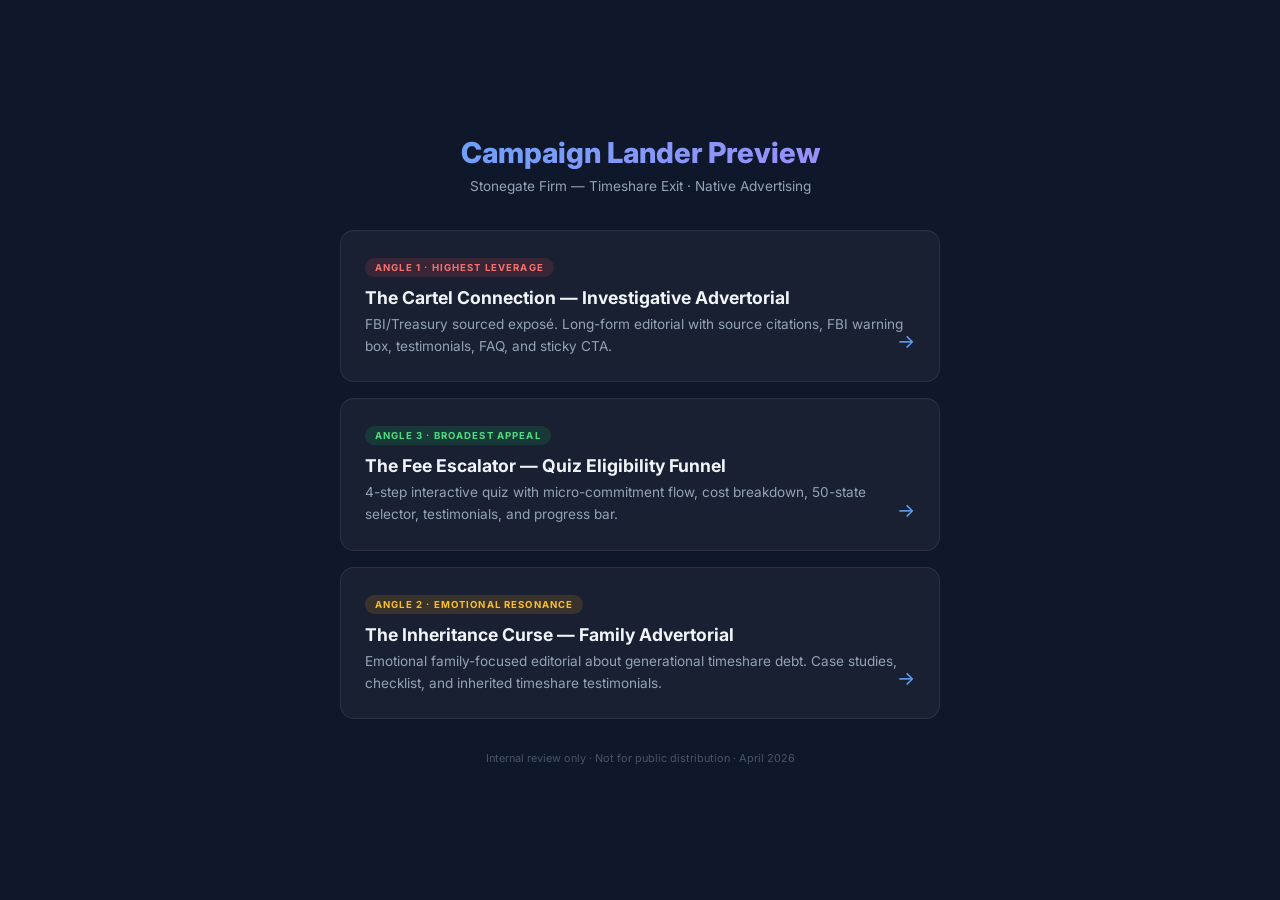
==== index.html @ 5504ce40 "Deploy 3 timeshare exit landers" ====
<!DOCTYPE html>
<html lang="en">
<head>
<meta charset="UTF-8">
<meta name="viewport" content="width=device-width, initial-scale=1.0">
<title>Stonegate Timeshare Exit — Campaign Landers</title>
<link href="https://fonts.googleapis.com/css2?family=Inter:wght@400;500;600;700;800&display=swap" rel="stylesheet">
<style>
*{margin:0;padding:0;box-sizing:border-box}
body{font-family:'Inter',sans-serif;background:#0f172a;color:#e2e8f0;min-height:100vh;display:flex;align-items:center;justify-content:center;padding:40px 20px}
.container{max-width:600px;width:100%}
h1{font-size:1.8rem;font-weight:800;margin-bottom:8px;background:linear-gradient(135deg,#60a5fa,#a78bfa);-webkit-background-clip:text;-webkit-text-fill-color:transparent;text-align:center}
.sub{text-align:center;color:#94a3b8;font-size:0.85rem;margin-bottom:36px}
.card{display:block;background:rgba(255,255,255,0.04);border:1px solid rgba(255,255,255,0.08);border-radius:14px;padding:24px;margin-bottom:16px;text-decoration:none;color:inherit;transition:all .3s}
.card:hover{background:rgba(255,255,255,0.08);border-color:rgba(255,255,255,0.15);transform:translateY(-2px);box-shadow:0 8px 32px rgba(0,0,0,0.3)}
.card-tag{font-size:.6rem;font-weight:700;text-transform:uppercase;letter-spacing:.12em;padding:4px 10px;border-radius:12px;display:inline-block;margin-bottom:10px}
.tag-red{background:rgba(239,68,68,.15);color:#f87171}
.tag-green{background:rgba(34,197,94,.15);color:#4ade80}
.tag-amber{background:rgba(245,158,11,.15);color:#fbbf24}
.card h2{font-size:1.1rem;font-weight:700;margin-bottom:6px;color:#f1f5f9}
.card p{font-size:.85rem;color:#94a3b8;line-height:1.6}
.card .arrow{float:right;font-size:1.2rem;color:#60a5fa;margin-top:-28px;transition:transform .2s}
.card:hover .arrow{transform:translateX(4px)}
.footer{text-align:center;margin-top:32px;font-size:.68rem;color:#475569}
</style>
</head>
<body>
<div class="container">
  <h1>Campaign Lander Preview</h1>
  <p class="sub">Stonegate Firm — Timeshare Exit · Native Advertising</p>

  <a href="lander-a-investigative.html" class="card">
    <span class="card-tag tag-red">Angle 1 · Highest Leverage</span>
    <h2>The Cartel Connection — Investigative Advertorial</h2>
    <p>FBI/Treasury sourced exposé. Long-form editorial with source citations, FBI warning box, testimonials, FAQ, and sticky CTA.</p>
    <div class="arrow">→</div>
  </a>

  <a href="lander-b-quiz.html" class="card">
    <span class="card-tag tag-green">Angle 3 · Broadest Appeal</span>
    <h2>The Fee Escalator — Quiz Eligibility Funnel</h2>
    <p>4-step interactive quiz with micro-commitment flow, cost breakdown, 50-state selector, testimonials, and progress bar.</p>
    <div class="arrow">→</div>
  </a>

  <a href="lander-c-inheritance.html" class="card">
    <span class="card-tag tag-amber">Angle 2 · Emotional Resonance</span>
    <h2>The Inheritance Curse — Family Advertorial</h2>
    <p>Emotional family-focused editorial about generational timeshare debt. Case studies, checklist, and inherited timeshare testimonials.</p>
    <div class="arrow">→</div>
  </a>

  <div class="footer">Internal review only · Not for public distribution · April 2026</div>
</div>
</body>
</html>
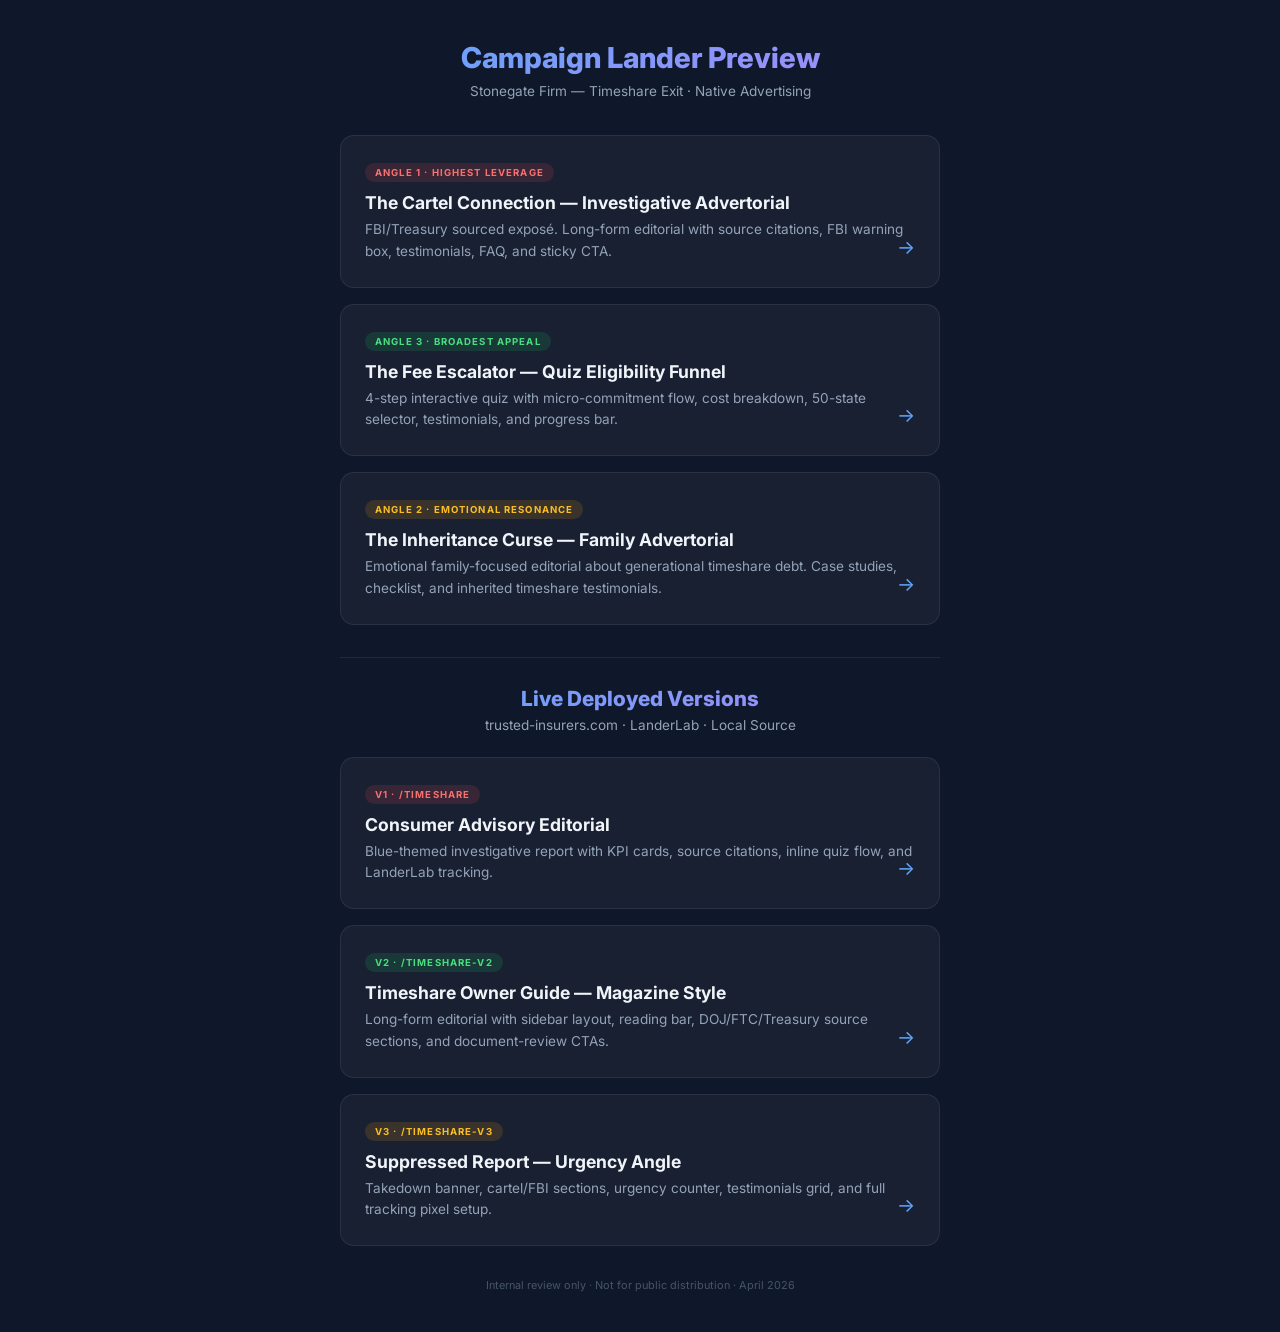
==== commit 12a52bbf: "Add live deployed versions with local links" ====
--- a/index.html
+++ b/index.html
@@ -50,6 +50,32 @@
     <div class="arrow">→</div>
   </a>
 
+  <div style="border-top:1px solid rgba(255,255,255,0.08);margin:32px 0 24px;padding-top:28px">
+    <h1 style="font-size:1.3rem;margin-bottom:6px">Live Deployed Versions</h1>
+    <p class="sub" style="margin-bottom:24px">trusted-insurers.com · LanderLab · Local Source</p>
+  </div>
+
+  <a href="live-v1-timeshare.html" class="card">
+    <span class="card-tag tag-red">V1 · /timeshare</span>
+    <h2>Consumer Advisory Editorial</h2>
+    <p>Blue-themed investigative report with KPI cards, source citations, inline quiz flow, and LanderLab tracking.</p>
+    <div class="arrow">→</div>
+  </a>
+
+  <a href="live-v2-timeshare.html" class="card">
+    <span class="card-tag tag-green">V2 · /timeshare-v2</span>
+    <h2>Timeshare Owner Guide — Magazine Style</h2>
+    <p>Long-form editorial with sidebar layout, reading bar, DOJ/FTC/Treasury source sections, and document-review CTAs.</p>
+    <div class="arrow">→</div>
+  </a>
+
+  <a href="live-v3-timeshare.html" class="card">
+    <span class="card-tag tag-amber">V3 · /timeshare-v3</span>
+    <h2>Suppressed Report — Urgency Angle</h2>
+    <p>Takedown banner, cartel/FBI sections, urgency counter, testimonials grid, and full tracking pixel setup.</p>
+    <div class="arrow">→</div>
+  </a>
+
   <div class="footer">Internal review only · Not for public distribution · April 2026</div>
 </div>
 </body>
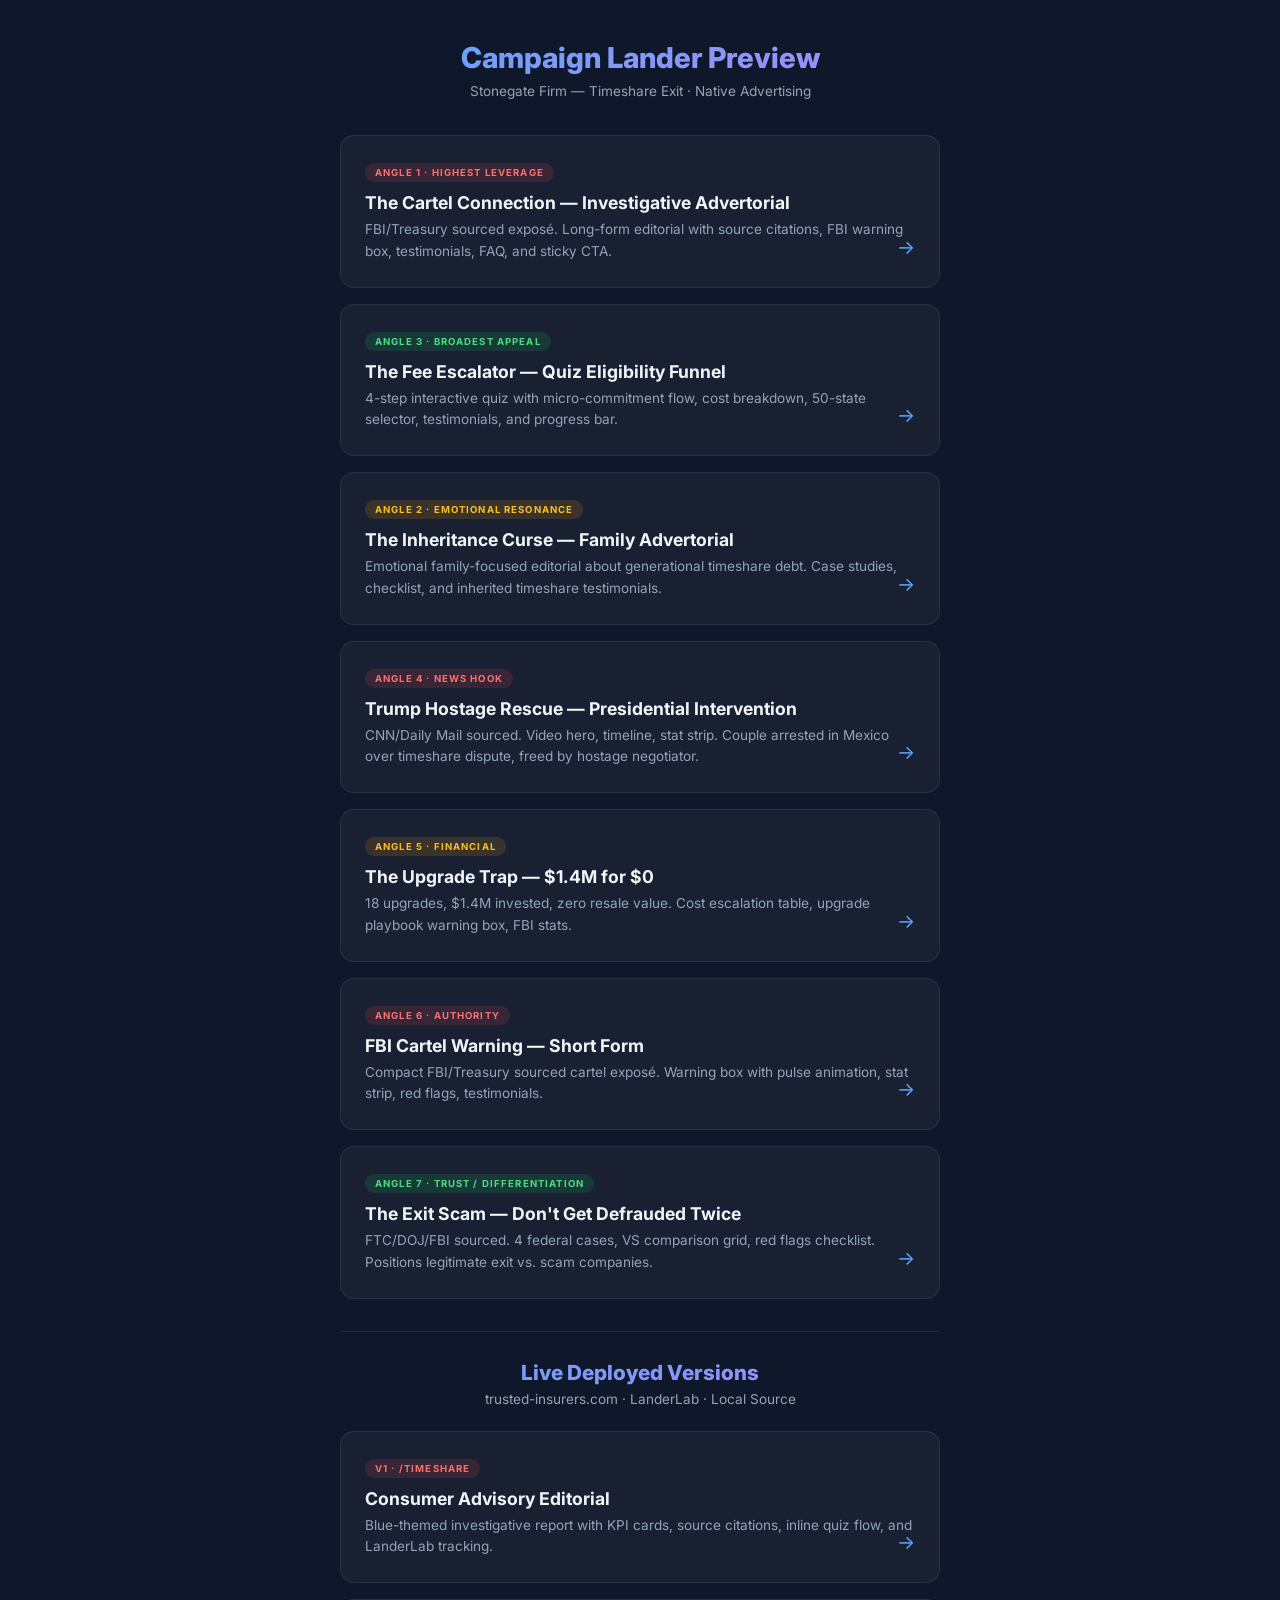
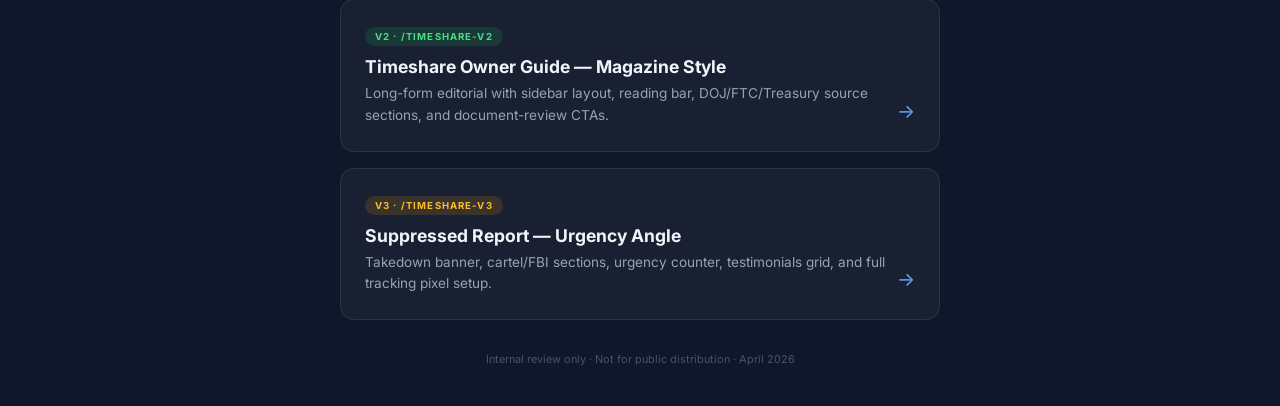
==== commit fb81fcac: "Add hybrid lander with cropped video and all assets" ====
--- a/index.html
+++ b/index.html
@@ -50,6 +50,34 @@
     <div class="arrow">→</div>
   </a>
 
+  <a href="../lander-trump.html" class="card">
+    <span class="card-tag tag-red">Angle 4 · News Hook</span>
+    <h2>Trump Hostage Rescue — Presidential Intervention</h2>
+    <p>CNN/Daily Mail sourced. Video hero, timeline, stat strip. Couple arrested in Mexico over timeshare dispute, freed by hostage negotiator.</p>
+    <div class="arrow">→</div>
+  </a>
+
+  <a href="../lander-upgrade-trap.html" class="card">
+    <span class="card-tag tag-amber">Angle 5 · Financial</span>
+    <h2>The Upgrade Trap — $1.4M for $0</h2>
+    <p>18 upgrades, $1.4M invested, zero resale value. Cost escalation table, upgrade playbook warning box, FBI stats.</p>
+    <div class="arrow">→</div>
+  </a>
+
+  <a href="../lander-fbi-short.html" class="card">
+    <span class="card-tag tag-red">Angle 6 · Authority</span>
+    <h2>FBI Cartel Warning — Short Form</h2>
+    <p>Compact FBI/Treasury sourced cartel exposé. Warning box with pulse animation, stat strip, red flags, testimonials.</p>
+    <div class="arrow">→</div>
+  </a>
+
+  <a href="../lander-exit-scam.html" class="card">
+    <span class="card-tag tag-green">Angle 7 · Trust / Differentiation</span>
+    <h2>The Exit Scam — Don't Get Defrauded Twice</h2>
+    <p>FTC/DOJ/FBI sourced. 4 federal cases, VS comparison grid, red flags checklist. Positions legitimate exit vs. scam companies.</p>
+    <div class="arrow">→</div>
+  </a>
+
   <div style="border-top:1px solid rgba(255,255,255,0.08);margin:32px 0 24px;padding-top:28px">
     <h1 style="font-size:1.3rem;margin-bottom:6px">Live Deployed Versions</h1>
     <p class="sub" style="margin-bottom:24px">trusted-insurers.com · LanderLab · Local Source</p>
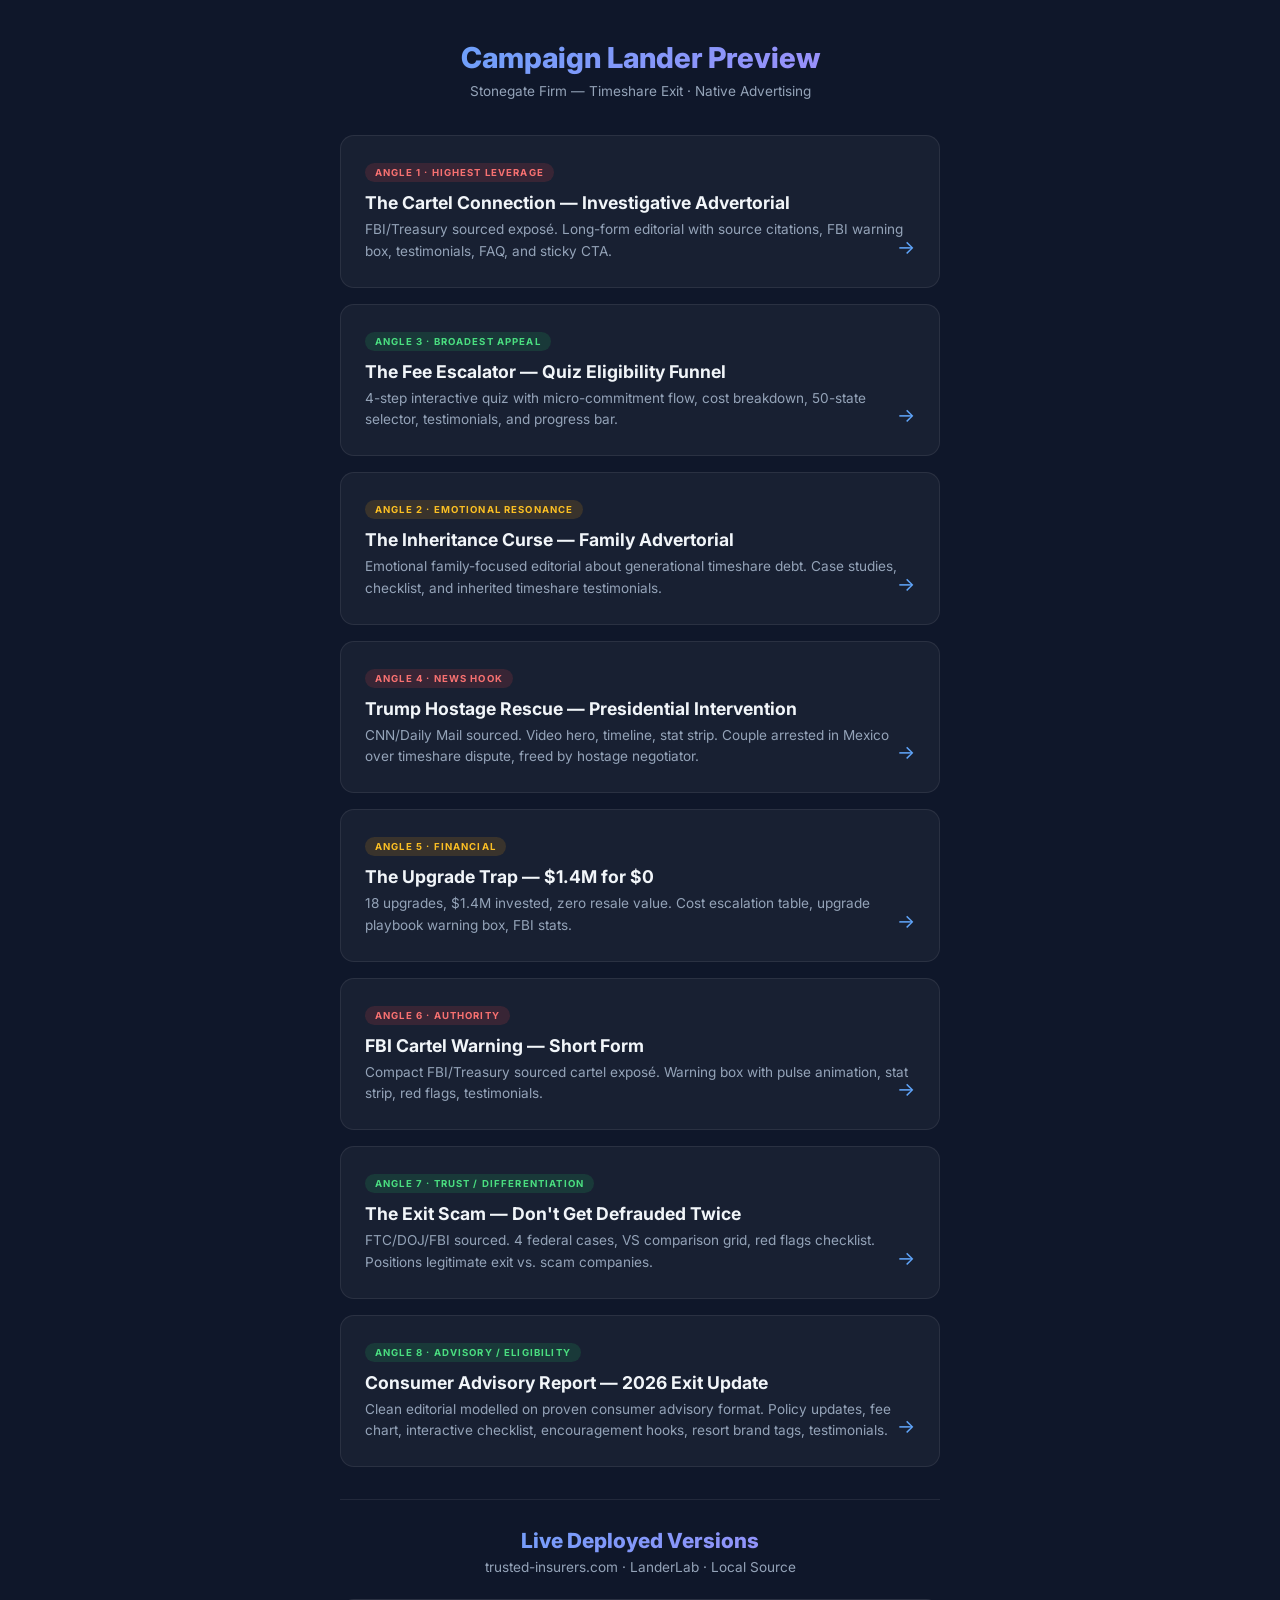
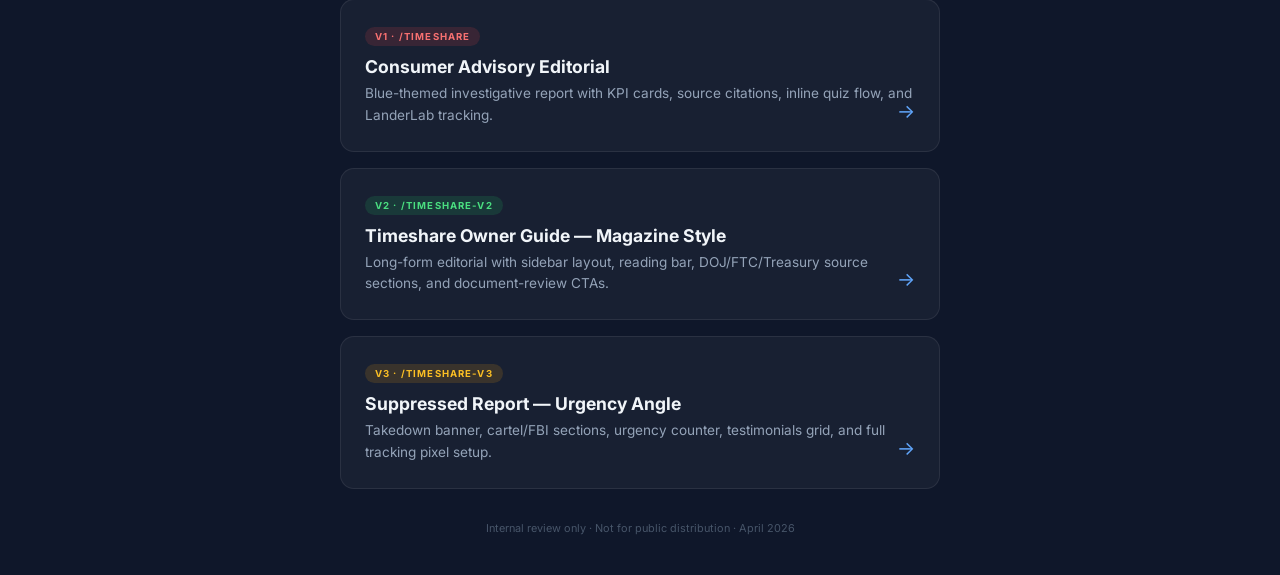
==== commit 6c3c7940: "Deploy Consumer Advisory Trusted Insurers landing page" ====
--- a/index.html
+++ b/index.html
@@ -78,6 +78,13 @@
     <div class="arrow">→</div>
   </a>
 
+  <a href="../lander-consumer-advisory.html" class="card">
+    <span class="card-tag tag-green">Angle 8 · Advisory / Eligibility</span>
+    <h2>Consumer Advisory Report — 2026 Exit Update</h2>
+    <p>Clean editorial modelled on proven consumer advisory format. Policy updates, fee chart, interactive checklist, encouragement hooks, resort brand tags, testimonials.</p>
+    <div class="arrow">→</div>
+  </a>
+
   <div style="border-top:1px solid rgba(255,255,255,0.08);margin:32px 0 24px;padding-top:28px">
     <h1 style="font-size:1.3rem;margin-bottom:6px">Live Deployed Versions</h1>
     <p class="sub" style="margin-bottom:24px">trusted-insurers.com · LanderLab · Local Source</p>
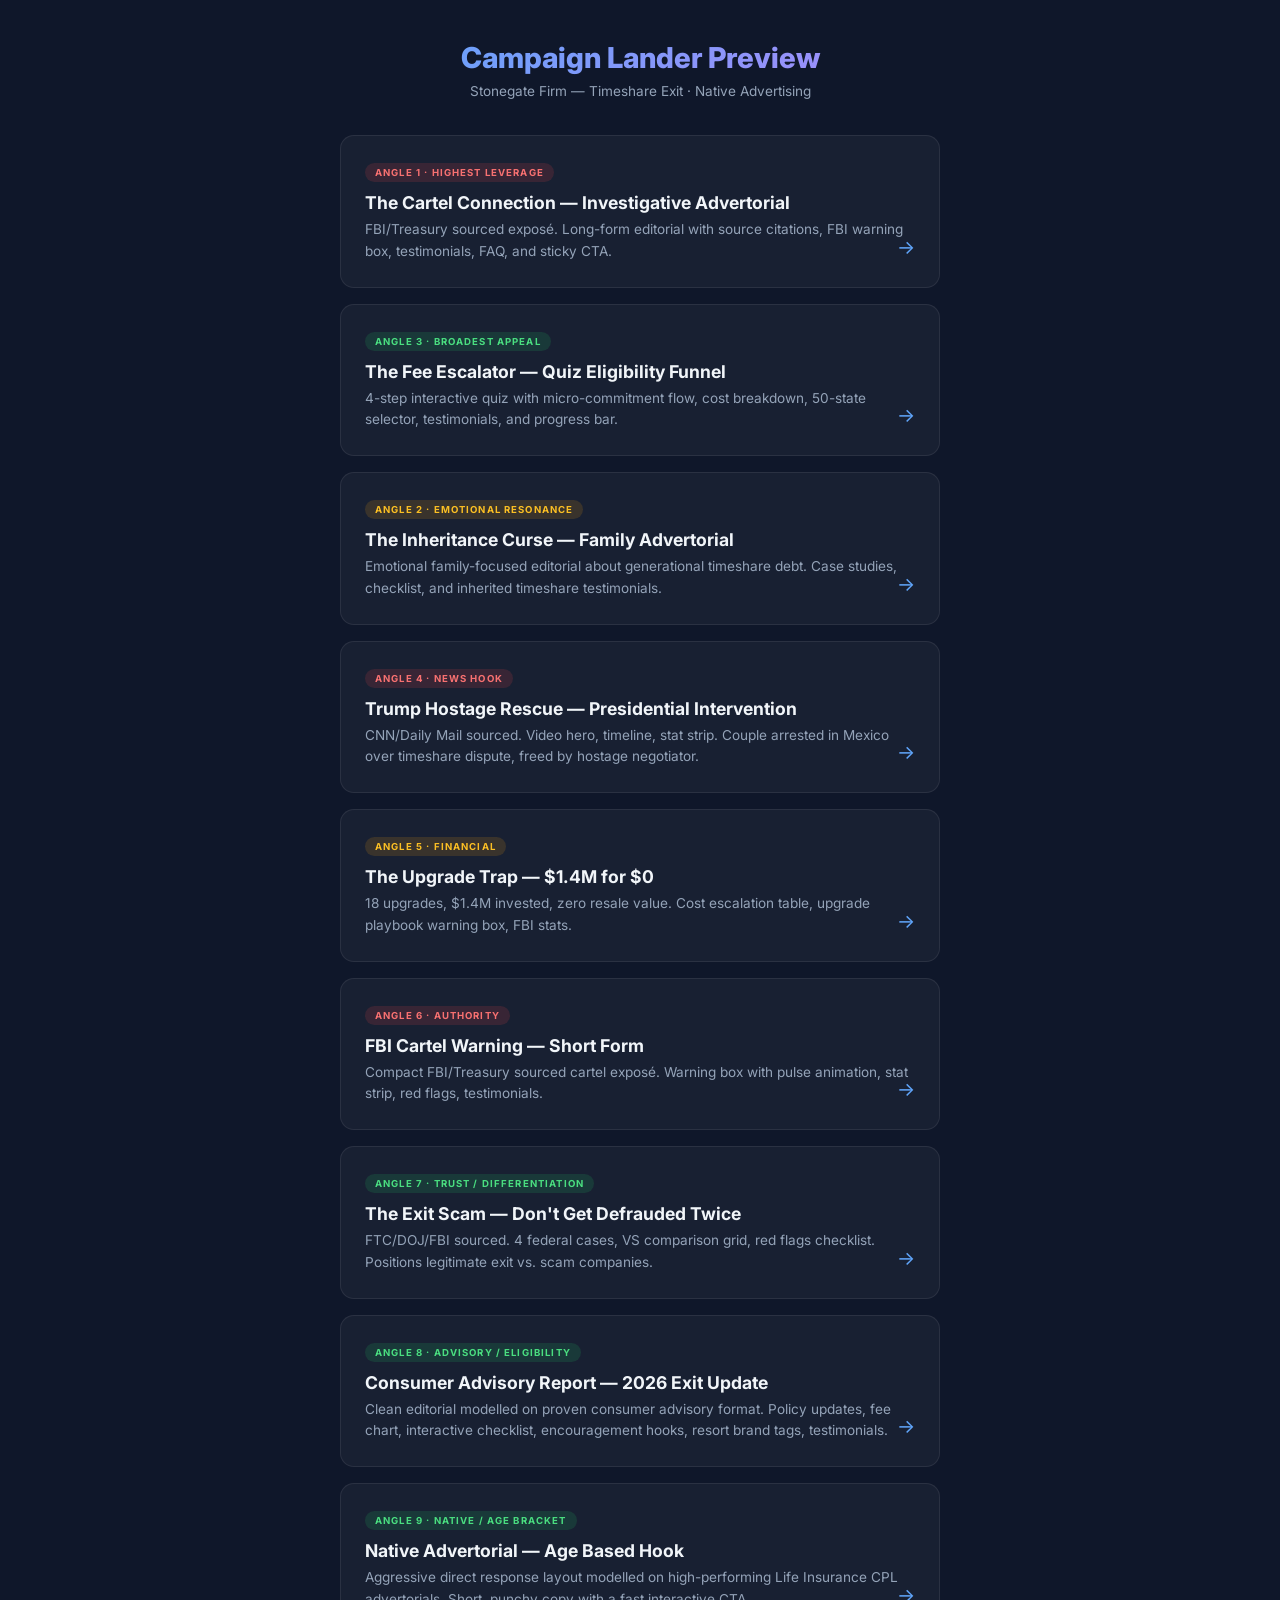
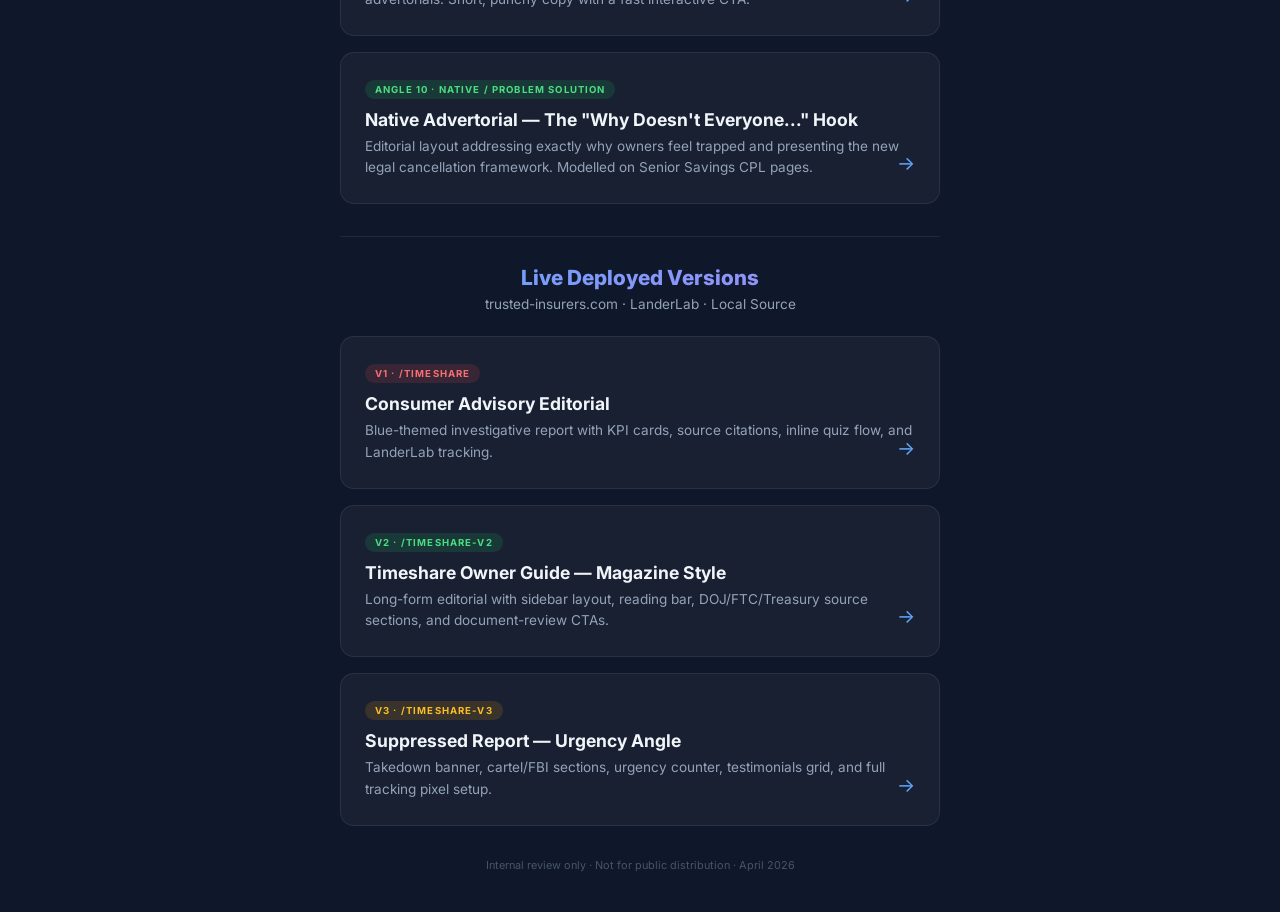
==== commit 82762650: "Deploy Native Advertorial Landers D and E" ====
--- a/index.html
+++ b/index.html
@@ -85,6 +85,20 @@
     <div class="arrow">→</div>
   </a>
 
+  <a href="../lander-d-native-article.html" class="card">
+    <span class="card-tag tag-green">Angle 9 · Native / Age Bracket</span>
+    <h2>Native Advertorial — Age Based Hook</h2>
+    <p>Aggressive direct response layout modelled on high-performing Life Insurance CPL advertorials. Short, punchy copy with a fast interactive CTA.</p>
+    <div class="arrow">→</div>
+  </a>
+
+  <a href="../lander-e-native-problem.html" class="card">
+    <span class="card-tag tag-green">Angle 10 · Native / Problem Solution</span>
+    <h2>Native Advertorial — The "Why Doesn't Everyone..." Hook</h2>
+    <p>Editorial layout addressing exactly why owners feel trapped and presenting the new legal cancellation framework. Modelled on Senior Savings CPL pages.</p>
+    <div class="arrow">→</div>
+  </a>
+
   <div style="border-top:1px solid rgba(255,255,255,0.08);margin:32px 0 24px;padding-top:28px">
     <h1 style="font-size:1.3rem;margin-bottom:6px">Live Deployed Versions</h1>
     <p class="sub" style="margin-bottom:24px">trusted-insurers.com · LanderLab · Local Source</p>
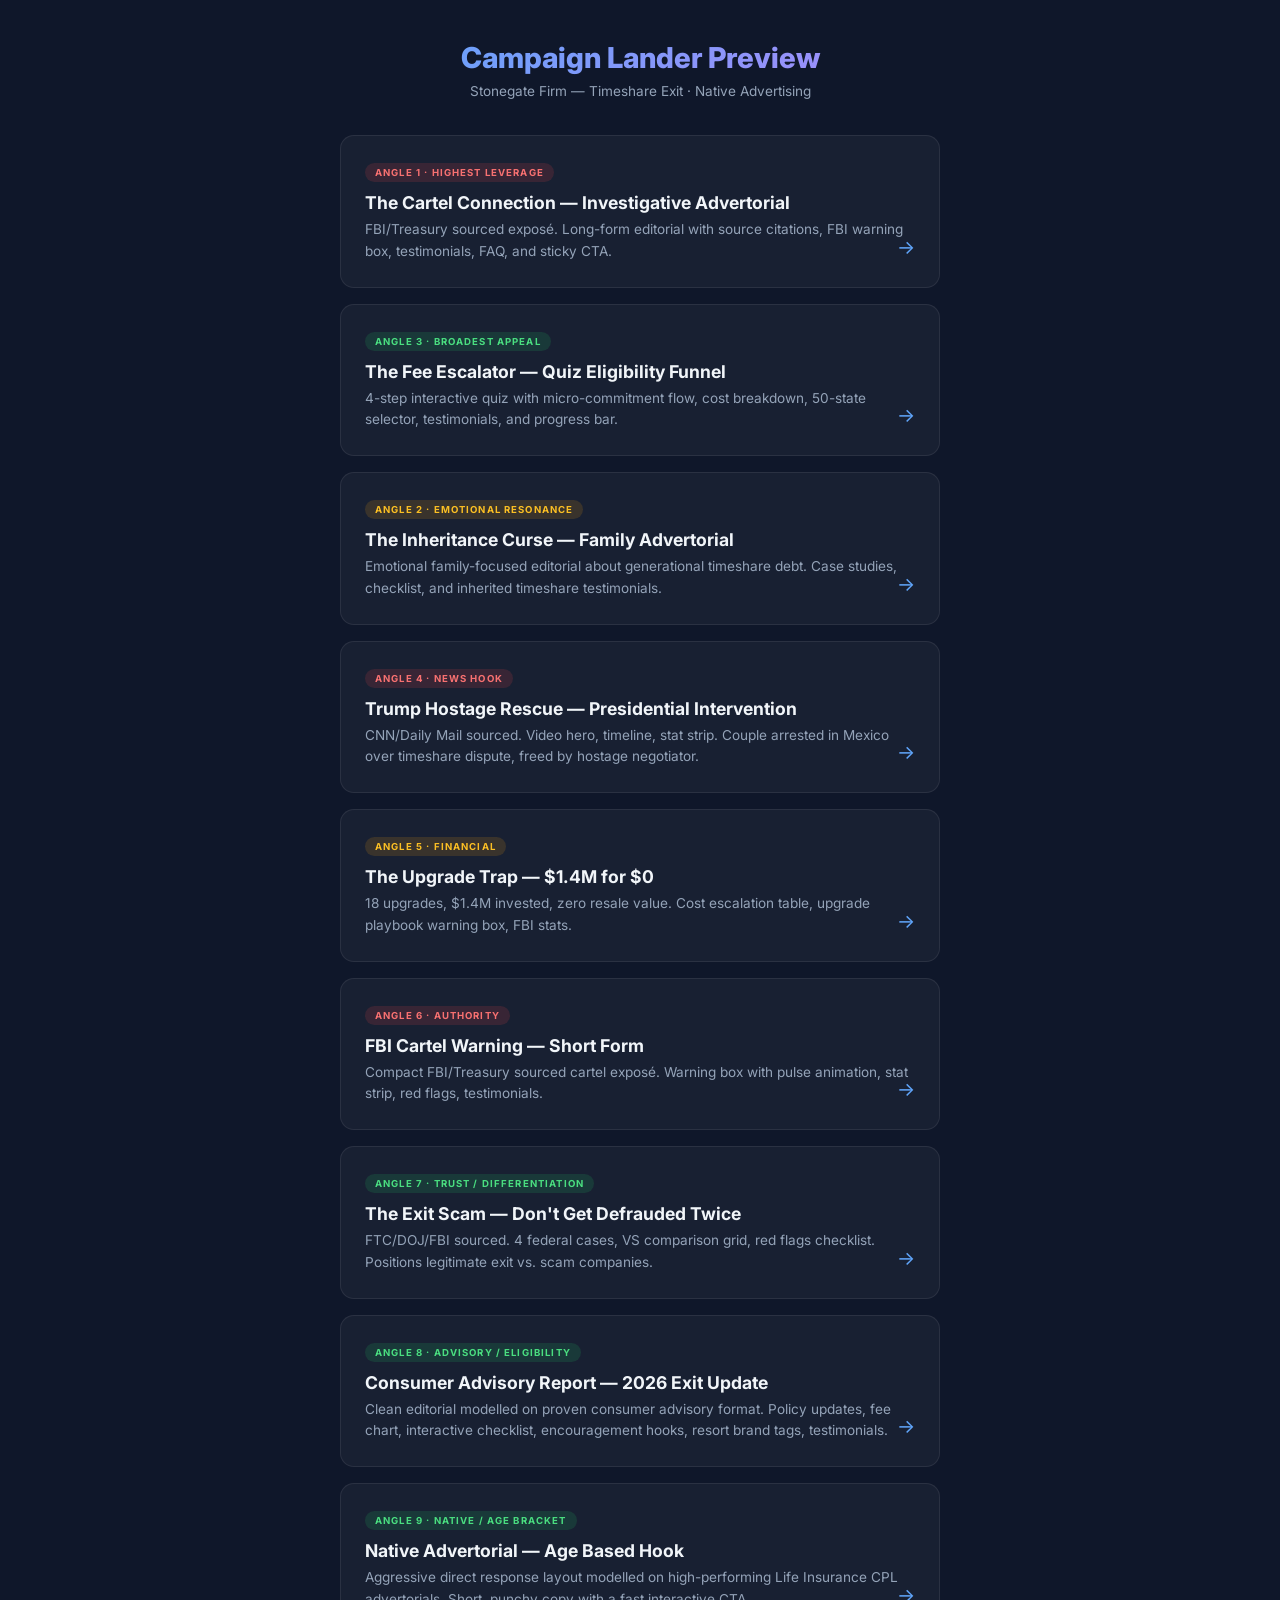
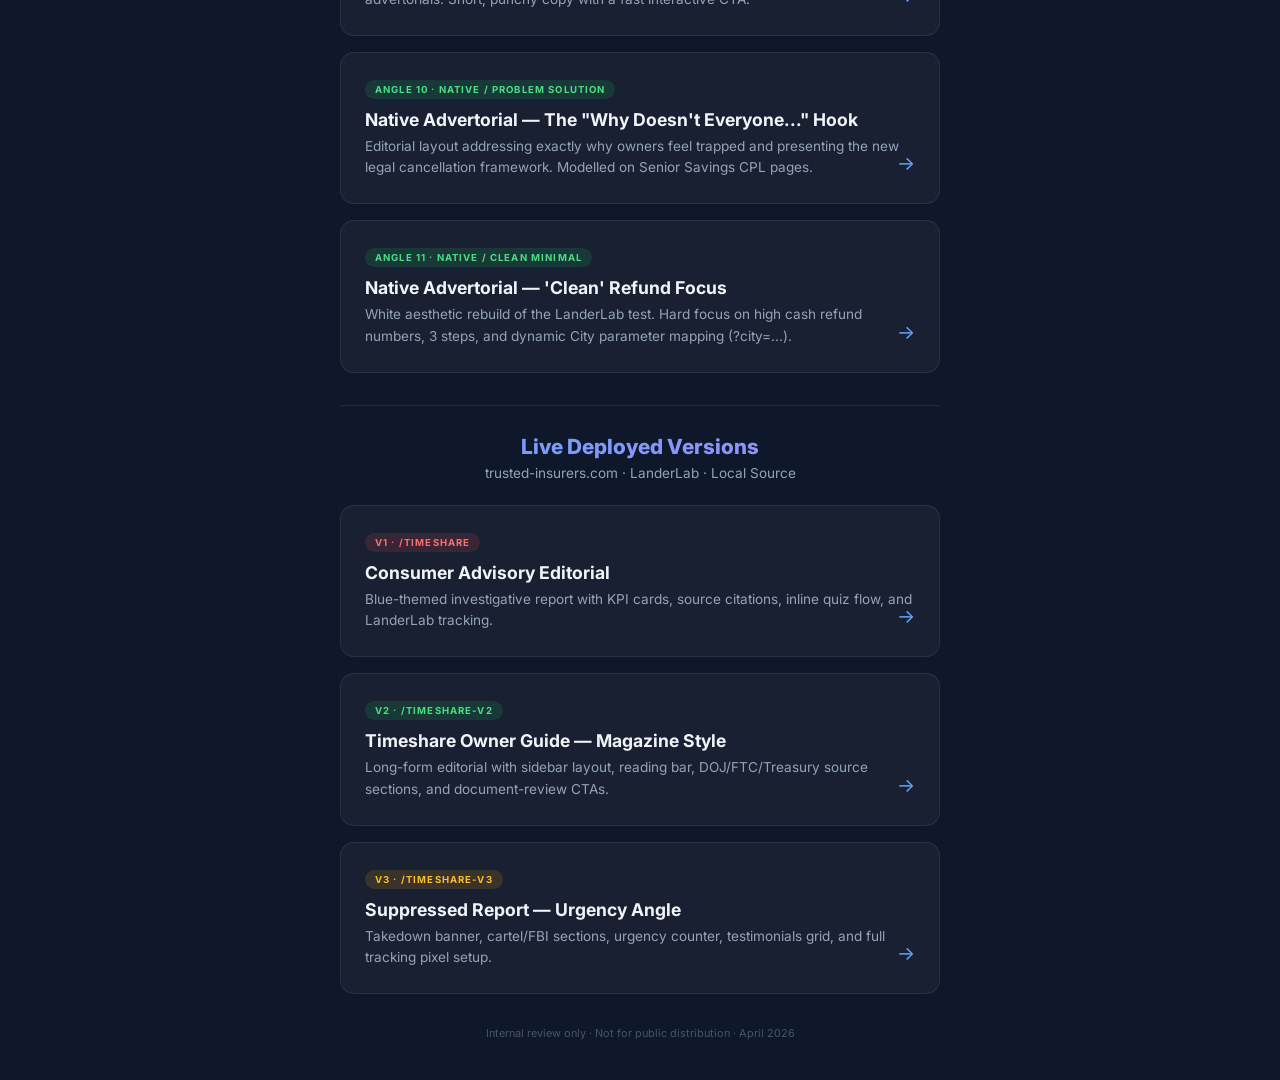
==== commit 5c5cfbc3: "Deploy Clean Native Advertorial Lander F" ====
--- a/index.html
+++ b/index.html
@@ -99,6 +99,13 @@
     <div class="arrow">→</div>
   </a>
 
+  <a href="../lander-f-clean-advertorial.html?city=Dallas" class="card">
+    <span class="card-tag tag-green">Angle 11 · Native / Clean Minimal</span>
+    <h2>Native Advertorial — 'Clean' Refund Focus</h2>
+    <p>White aesthetic rebuild of the LanderLab test. Hard focus on high cash refund numbers, 3 steps, and dynamic City parameter mapping (?city=...).</p>
+    <div class="arrow">→</div>
+  </a>
+
   <div style="border-top:1px solid rgba(255,255,255,0.08);margin:32px 0 24px;padding-top:28px">
     <h1 style="font-size:1.3rem;margin-bottom:6px">Live Deployed Versions</h1>
     <p class="sub" style="margin-bottom:24px">trusted-insurers.com · LanderLab · Local Source</p>
